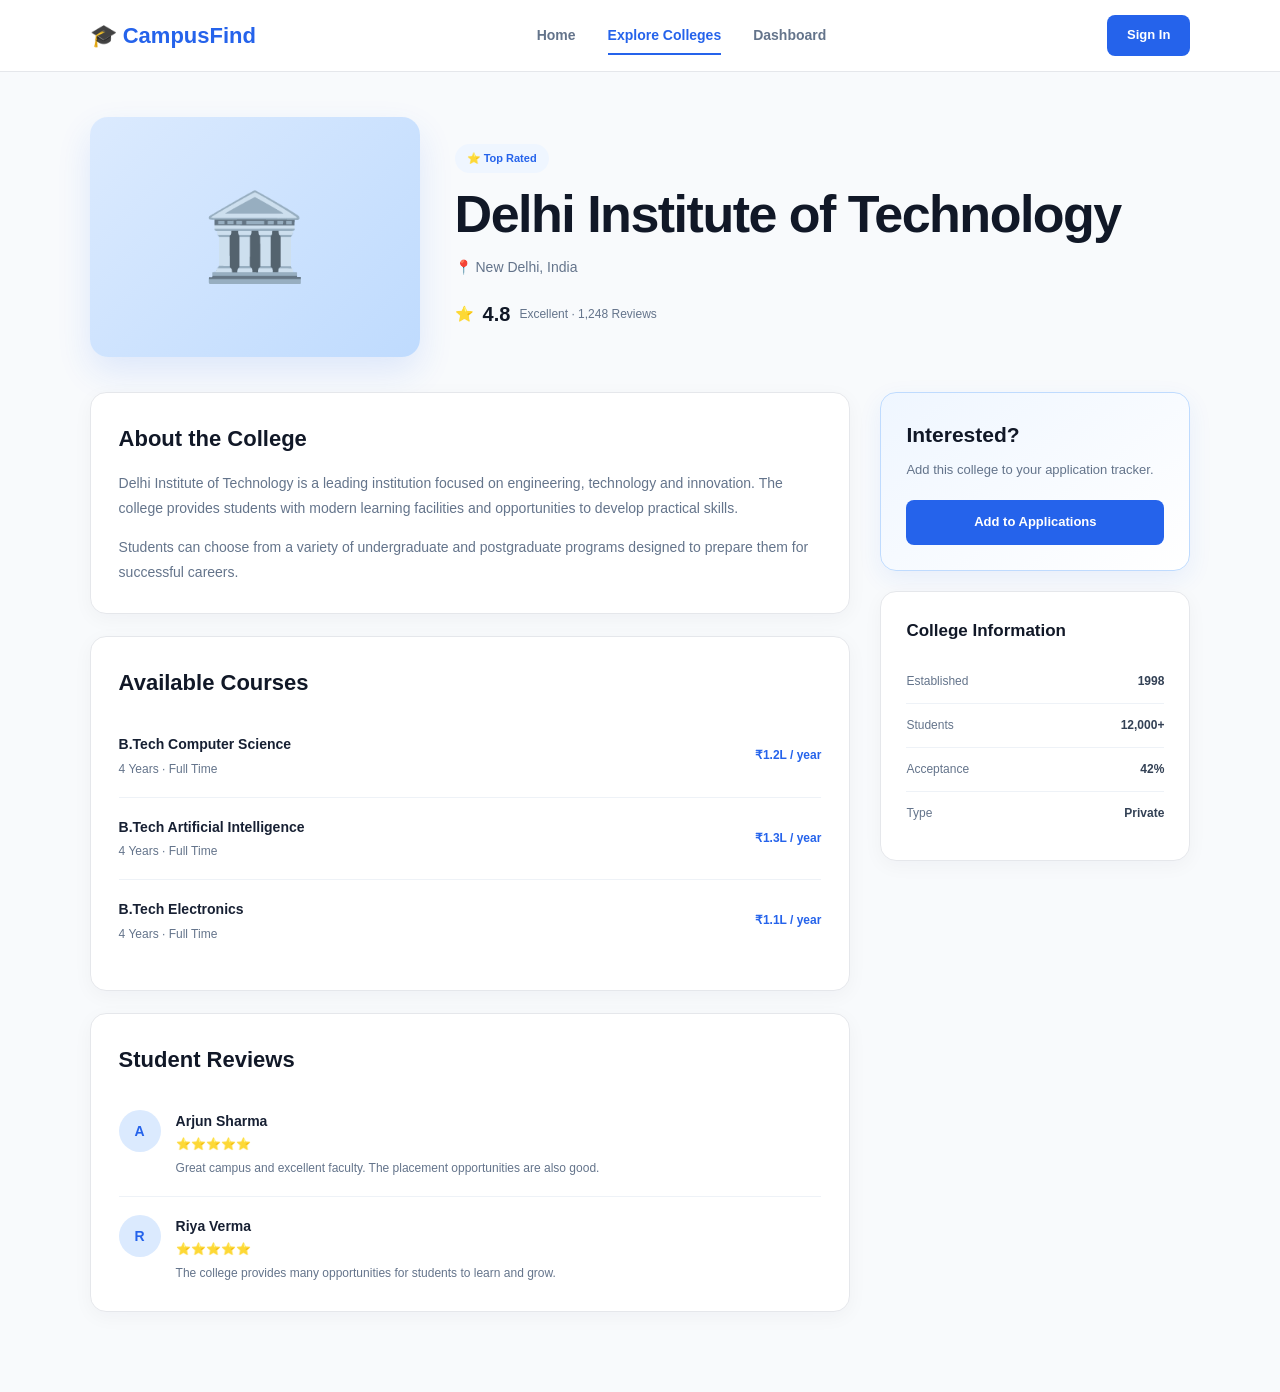
==== college-details.html @ aa48079d "Complete webpage with modified CSS" ====
<!DOCTYPE html>
<html lang="en">

<head>
    <meta charset="UTF-8">
    <meta name="viewport" content="width=device-width, initial-scale=1.0">
    <title>College Details - CampusFind</title>
    <link rel="stylesheet" href="styledetails.css">
    <link rel="preconnect" href="https://fonts.googleapis.com">
    <link rel="preconnect" href="https://fonts.gstatic.com" crossorigin>
    <link href="https://fonts.googleapis.com/css2?family=Poppins:ital,wght@0,100;0,200;0,300;0,400;0,500;0,600;0,700;0,800;0,900;1,100;1,200;1,300;1,400;1,500;1,600;1,700;1,800;1,900&display=swap" rel="stylesheet">
</head>

<body>

<header class="navbar">

    <div class="logo">
        🎓 CampusFind
    </div>

    <nav>
        <a href="index.html">Home</a>
        <a href="colleges.html" class="active">Explore Colleges</a>
        <a href="dashboard.html">Dashboard</a>
    </nav>

    <a href="login.html" class="login-btn">Sign In</a>

</header>


<main>

<section class="college-hero">

    <div class="college-cover">
        🏛️
    </div>

    <div class="college-title">

        <span class="badge">⭐ Top Rated</span>

        <h1>Delhi Institute of Technology</h1>

        <p>📍 New Delhi, India</p>

        <div class="detail-rating">
            ⭐ <strong>4.8</strong>
            <span>Excellent · 1,248 Reviews</span>
        </div>

    </div>

</section>


<section class="details-layout">

    <div class="details-main">

        <div class="content-card">

            <h2>About the College</h2>

            <p>
                Delhi Institute of Technology is a leading institution
                focused on engineering, technology and innovation.
                The college provides students with modern learning
                facilities and opportunities to develop practical skills.
            </p>

            <p>
                Students can choose from a variety of undergraduate
                and postgraduate programs designed to prepare them
                for successful careers.
            </p>

        </div>


        <div class="content-card">

            <h2>Available Courses</h2>

            <div class="course-list">

                <div class="course">
                    <div>
                        <h3>B.Tech Computer Science</h3>
                        <p>4 Years · Full Time</p>
                    </div>

                    <span>₹1.2L / year</span>
                </div>


                <div class="course">
                    <div>
                        <h3>B.Tech Artificial Intelligence</h3>
                        <p>4 Years · Full Time</p>
                    </div>

                    <span>₹1.3L / year</span>
                </div>


                <div class="course">
                    <div>
                        <h3>B.Tech Electronics</h3>
                        <p>4 Years · Full Time</p>
                    </div>

                    <span>₹1.1L / year</span>
                </div>

            </div>

        </div>


        <div class="content-card">

            <h2>Student Reviews</h2>

            <div class="review">

                <div class="avatar">A</div>

                <div>
                    <h3>Arjun Sharma</h3>

                    <div class="rating">
                        ⭐⭐⭐⭐⭐
                    </div>

                    <p>
                        Great campus and excellent faculty.
                        The placement opportunities are also good.
                    </p>
                </div>

            </div>


            <div class="review">

                <div class="avatar">R</div>

                <div>
                    <h3>Riya Verma</h3>

                    <div class="rating">
                        ⭐⭐⭐⭐⭐
                    </div>

                    <p>
                        The college provides many opportunities
                        for students to learn and grow.
                    </p>
                </div>

            </div>

        </div>

    </div>


    <aside class="details-sidebar">

        <div class="apply-card">

            <h2>Interested?</h2>

            <p>
                Add this college to your application tracker.
            </p>

            <a href="dashboard.html" class="primary-btn">
                Add to Applications
            </a>

        </div>


        <div class="info-card">

            <h3>College Information</h3>

            <div class="info-row">
                <span>Established</span>
                <strong>1998</strong>
            </div>

            <div class="info-row">
                <span>Students</span>
                <strong>12,000+</strong>
            </div>

            <div class="info-row">
                <span>Acceptance</span>
                <strong>42%</strong>
            </div>

            <div class="info-row">
                <span>Type</span>
                <strong>Private</strong>
            </div>

        </div>

    </aside>

</section>

</main>

</body>
</html>
---- styledetails.css ----
/* =========================================================
   1. BASIC RESET
   ========================================================= */

* {
    margin: 0;
    padding: 0;
    box-sizing: border-box;
}


/* Smooth scrolling */
html {
    scroll-behavior: smooth;
}


/* Body */
body {
    font-family: Arial, Helvetica, sans-serif;

    background: #f8fafc;

    color: #172033;

    line-height: 1.6;
}


/* Remove default link underline */
a {
    text-decoration: none;

    color: inherit;
}


/* =========================================================
   2. NAVBAR
   ========================================================= */

.navbar {
    width: 100%;
    min-height: 72px;

    padding: 0 7%;

    display: flex;
    align-items: center;
    justify-content: space-between;

    background: #ffffff;

    border-bottom: 1px solid #e5e7eb;

    position: sticky;

    top: 0;

    z-index: 1000;
}


/* Logo */
.logo {
    display: flex;
    align-items: center;

    gap: 8px;

    color: #2563eb;

    font-size: 22px;

    font-weight: 800;
}


/* Navigation */
.navbar nav {
    display: flex;
    align-items: center;

    gap: 32px;
}


.navbar nav a {
    position: relative;

    color: #64748b;

    font-size: 14px;

    font-weight: 600;

    transition: color 0.3s ease;
}


/* Active / hover navigation */
.navbar nav a:hover,
.navbar nav a.active {
    color: #2563eb;
}


/* Animated underline */
.navbar nav a::after {
    content: "";

    position: absolute;

    left: 0;
    bottom: -8px;

    width: 0;
    height: 2px;

    background: #2563eb;

    transition: width 0.3s ease;
}


.navbar nav a:hover::after,
.navbar nav a.active::after {
    width: 100%;
}


/* =========================================================
   3. LOGIN BUTTON
   ========================================================= */

.login-btn {
    padding: 10px 20px;

    background: #2563eb;

    color: #ffffff;

    border-radius: 8px;

    font-size: 13px;

    font-weight: 700;

    transition:
        background 0.3s ease,
        transform 0.3s ease,
        box-shadow 0.3s ease;
}


.login-btn:hover {
    background: #1d4ed8;

    transform: translateY(-2px);

    box-shadow:
        0 8px 20px rgba(37, 99, 235, 0.25);
}


/* =========================================================
   4. COLLEGE HERO
   ========================================================= */

.college-hero {
    width: min(1200px, 86%);

    margin: 45px auto 35px;

    display: grid;

    grid-template-columns: 330px 1fr;

    gap: 35px;

    align-items: center;

    animation: fadeUp 0.7s ease forwards;
}


/* College cover */
.college-cover {
    height: 240px;

    display: flex;

    align-items: center;
    justify-content: center;

    border-radius: 18px;

    background:
        linear-gradient(
            135deg,
            #dbeafe,
            #bfdbfe
        );

    font-size: 85px;

    box-shadow:
        0 15px 35px rgba(37, 99, 235, 0.12);

    transition:
        transform 0.4s ease,
        box-shadow 0.4s ease;
}


/* Cover hover */
.college-cover:hover {
    transform: translateY(-5px);

    box-shadow:
        0 20px 45px rgba(37, 99, 235, 0.18);
}


/* =========================================================
   5. BADGE
   ========================================================= */

.badge {
    display: inline-block;

    padding: 6px 12px;

    background: #eff6ff;

    color: #2563eb;

    border-radius: 20px;

    font-size: 11px;

    font-weight: 800;
}


/* College title */
.college-title h1 {
    max-width: 700px;

    margin-top: 12px;

    color: #111827;

    font-size: clamp(32px, 5vw, 52px);

    line-height: 1.12;

    letter-spacing: -1.5px;
}


/* Location */
.college-title > p {
    margin-top: 12px;

    color: #64748b;

    font-size: 14px;
}


/* =========================================================
   6. RATING
   ========================================================= */

.detail-rating {
    display: flex;

    align-items: center;

    gap: 9px;

    margin-top: 20px;

    color: #f59e0b;

    font-size: 15px;
}


/* Rating number */
.detail-rating strong {
    color: #111827;

    font-size: 20px;
}


/* Review text */
.detail-rating span {
    color: #64748b;

    font-size: 12px;
}


/* =========================================================
   7. DETAILS LAYOUT
   ========================================================= */

.details-layout {
    width: min(1200px, 86%);

    margin: 0 auto;

    padding-bottom: 80px;

    display: grid;

    grid-template-columns: 1fr 310px;

    gap: 30px;

    align-items: start;
}


/* Main content */
.details-main {
    display: flex;

    flex-direction: column;

    gap: 22px;
}


/* =========================================================
   8. CONTENT CARDS
   ========================================================= */

.content-card {
    padding: 28px;

    background: #ffffff;

    border: 1px solid #e5e7eb;

    border-radius: 16px;

    box-shadow:
        0 5px 20px rgba(15, 23, 42, 0.04);

    animation: fadeUp 0.8s ease forwards;

    transition:
        box-shadow 0.3s ease,
        transform 0.3s ease;
}


/* Card hover */
.content-card:hover {
    box-shadow:
        0 12px 30px rgba(15, 23, 42, 0.07);
}


/* Card heading */
.content-card h2 {
    margin-bottom: 15px;

    color: #111827;

    font-size: 22px;
}


/* Paragraph */
.content-card > p {
    margin-bottom: 13px;

    color: #64748b;

    font-size: 14px;

    line-height: 1.8;
}


/* Remove extra margin */
.content-card > p:last-child {
    margin-bottom: 0;
}


/* =========================================================
   9. COURSE LIST
   ========================================================= */

.course-list {
    display: flex;

    flex-direction: column;
}


/* Course */
.course {
    display: flex;

    align-items: center;

    justify-content: space-between;

    gap: 20px;

    padding: 18px 0;

    border-bottom: 1px solid #eef2f7;

    transition:
        padding 0.3s ease,
        background 0.3s ease;
}


/* Remove final border */
.course:last-child {
    border-bottom: none;
}


/* Course hover */
.course:hover {
    padding-left: 8px;

    padding-right: 8px;

    background: #f8fafc;
}


/* Course name */
.course h3 {
    color: #172033;

    font-size: 14px;
}


/* Course details */
.course p {
    margin-top: 4px;

    color: #64748b;

    font-size: 12px;
}


/* Course fee */
.course > span {
    flex-shrink: 0;

    color: #2563eb;

    font-size: 12px;

    font-weight: 800;
}


/* =========================================================
   10. REVIEWS
   ========================================================= */

.review {
    display: flex;

    gap: 15px;

    padding: 18px 0;

    border-bottom: 1px solid #eef2f7;
}


/* Last review */
.review:last-child {
    border-bottom: none;

    padding-bottom: 0;
}


/* Review avatar */
.avatar {
    width: 42px;
    height: 42px;

    flex-shrink: 0;

    display: flex;

    align-items: center;
    justify-content: center;

    border-radius: 50%;

    background: #dbeafe;

    color: #2563eb;

    font-size: 14px;

    font-weight: 800;
}


/* Review name */
.review h3 {
    color: #172033;

    font-size: 14px;
}


/* Review stars */
.review .rating {
    margin: 3px 0;

    color: #f59e0b;

    font-size: 12px;
}


/* Review paragraph */
.review p {
    color: #64748b;

    font-size: 12px;

    line-height: 1.7;
}


/* =========================================================
   11. SIDEBAR
   ========================================================= */

.details-sidebar {
    display: flex;

    flex-direction: column;

    gap: 20px;

    position: sticky;

    top: 95px;
}


/* =========================================================
   12. APPLY CARD
   ========================================================= */

.apply-card {
    padding: 25px;

    background:
        linear-gradient(
            145deg,
            #eff6ff,
            #ffffff
        );

    border: 1px solid #bfdbfe;

    border-radius: 16px;

    box-shadow:
        0 8px 25px rgba(37, 99, 235, 0.08);

    transition:
        transform 0.3s ease,
        box-shadow 0.3s ease;
}


/* Apply card hover */
.apply-card:hover {
    transform: translateY(-4px);

    box-shadow:
        0 15px 35px rgba(37, 99, 235, 0.12);
}


/* Apply heading */
.apply-card h2 {
    color: #111827;

    font-size: 21px;
}


/* Apply description */
.apply-card p {
    margin: 8px 0 20px;

    color: #64748b;

    font-size: 13px;
}


/* =========================================================
   13. PRIMARY BUTTON
   ========================================================= */

.primary-btn {
    width: 100%;

    min-height: 45px;

    display: flex;

    align-items: center;

    justify-content: center;

    padding: 11px 18px;

    background: #2563eb;

    color: #ffffff;

    border-radius: 8px;

    font-size: 13px;

    font-weight: 700;

    transition:
        background 0.3s ease,
        transform 0.3s ease,
        box-shadow 0.3s ease;
}


/* Primary button hover */
.primary-btn:hover {
    background: #1d4ed8;

    transform: translateY(-2px);

    box-shadow:
        0 10px 22px rgba(37, 99, 235, 0.25);
}


/* =========================================================
   14. COLLEGE INFORMATION
   ========================================================= */

.info-card {
    padding: 25px;

    background: #ffffff;

    border: 1px solid #e5e7eb;

    border-radius: 16px;

    box-shadow:
        0 5px 20px rgba(15, 23, 42, 0.04);
}


/* Information heading */
.info-card h3 {
    margin-bottom: 15px;

    color: #111827;

    font-size: 17px;
}


/* Information row */
.info-row {
    display: flex;

    align-items: center;

    justify-content: space-between;

    gap: 15px;

    padding: 12px 0;

    border-bottom: 1px solid #eef2f7;
}


/* Remove final border */
.info-row:last-child {
    border-bottom: none;
}


/* Information label */
.info-row span {
    color: #64748b;

    font-size: 12px;
}


/* Information value */
.info-row strong {
    color: #334155;

    font-size: 12px;

    text-align: right;
}


/* =========================================================
   15. ANIMATIONS
   ========================================================= */


/* Main entrance animation */
@keyframes fadeUp {

    from {
        opacity: 0;

        transform: translateY(25px);
    }

    to {
        opacity: 1;

        transform: translateY(0);
    }
}


/* =========================================================
   16. TABLET RESPONSIVENESS
   ========================================================= */

@media (max-width: 1000px) {

    .navbar {
        padding: 0 5%;
    }


    .college-hero {
        width: 90%;

        grid-template-columns: 270px 1fr;

        gap: 25px;
    }


    .college-cover {
        height: 210px;

        font-size: 70px;
    }


    .details-layout {
        width: 90%;

        grid-template-columns: 1fr 270px;

        gap: 22px;
    }
}


/* =========================================================
   17. MOBILE RESPONSIVENESS
   ========================================================= */

@media (max-width: 700px) {

    /* Navbar */
    .navbar {
        padding: 15px 5%;

        flex-wrap: wrap;

        gap: 15px;
    }


    /* Navigation moves to another row */
    .navbar nav {
        order: 3;

        width: 100%;

        justify-content: center;

        gap: 18px;
    }


    .navbar nav a {
        font-size: 12px;
    }


    .login-btn {
        padding: 8px 14px;
    }


    /* College hero */
    .college-hero {
        width: 90%;

        margin-top: 30px;

        display: flex;

        flex-direction: column;

        align-items: stretch;

        gap: 22px;
    }


    /* Cover becomes full width */
    .college-cover {
        width: 100%;

        height: 190px;

        font-size: 65px;
    }


    /* College title */
    .college-title h1 {
        font-size: 34px;
    }


    /* Details */
    .details-layout {
        width: 90%;

        display: flex;

        flex-direction: column;

        gap: 20px;
    }


    .details-main,
    .details-sidebar {
        width: 100%;
    }


    /* Sidebar no longer sticks on mobile */
    .details-sidebar {
        position: static;
    }


    /* Cards */
    .content-card,
    .apply-card,
    .info-card {
        padding: 21px;
    }


    /* Course */
    .course {
        align-items: flex-start;

        flex-direction: column;

        gap: 7px;
    }


    .course > span {
        align-self: flex-start;
    }
}


/* =========================================================
   18. SMALL MOBILE DEVICES
   ========================================================= */

@media (max-width: 420px) {

    .navbar nav {
        gap: 10px;
    }


    .navbar nav a {
        font-size: 11px;
    }


    .college-cover {
        height: 160px;

        font-size: 55px;
    }


    .college-title h1 {
        font-size: 29px;
    }


    .college-title > p {
        font-size: 13px;
    }


    .detail-rating {
        flex-wrap: wrap;

        gap: 6px;
    }


    .content-card h2 {
        font-size: 20px;
    }


    .content-card > p {
        font-size: 13px;
    }


    .review {
        align-items: flex-start;
    }
}


/* =========================================================
   19. REDUCED MOTION ACCESSIBILITY
   ========================================================= */

@media (prefers-reduced-motion: reduce) {

    *,
    *::before,
    *::after {
        animation-duration: 0.01ms !important;

        animation-iteration-count: 1 !important;

        scroll-behavior: auto !important;

        transition-duration: 0.01ms !important;
    }
}
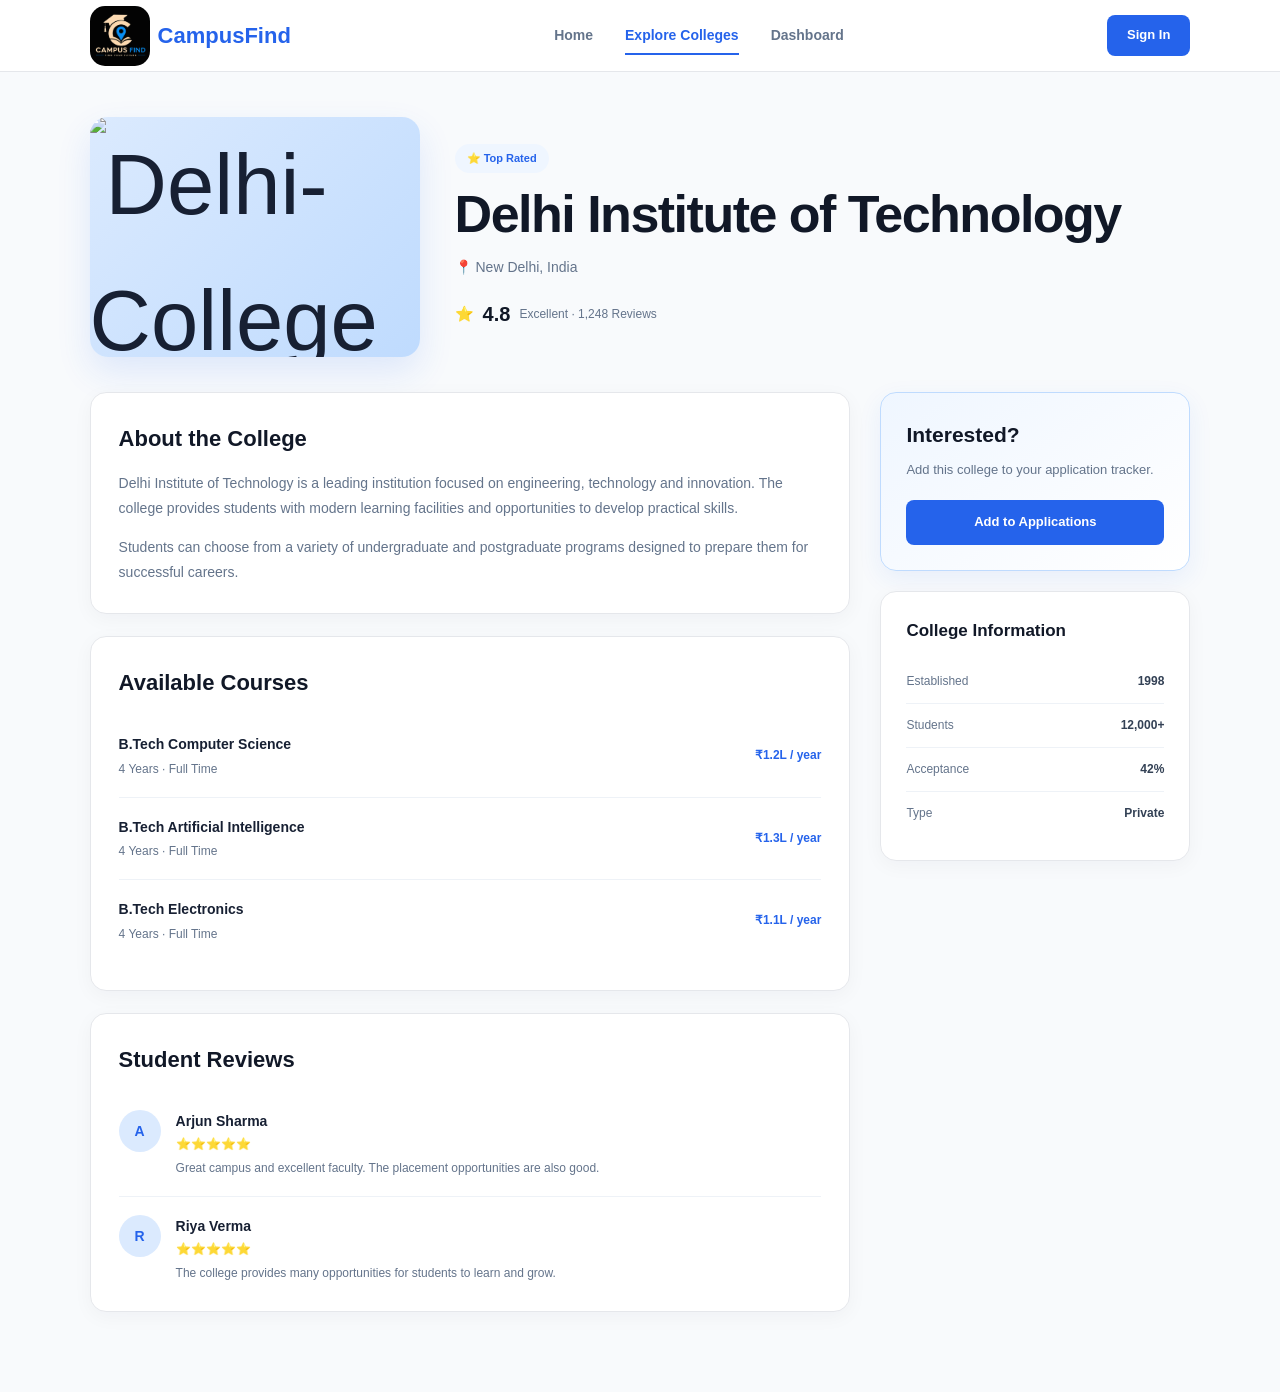
==== commit 52b2873d: "Added Website Logo and Used filter for them" ====
--- a/college-details.html
+++ b/college-details.html
@@ -16,7 +16,7 @@
 <header class="navbar">
 
     <div class="logo">
-        🎓 CampusFind
+        <img src="Web logo image Campusfind.png" alt="Web-logo"> CampusFind
     </div>
 
     <nav>
@@ -35,7 +35,7 @@
 <section class="college-hero">
 
     <div class="college-cover">
-        🏛️
+        <img src="https://images.unsplash.com/photo-1607237138185-eedd9c632b0b?fm=jpg&q=60&w=3000&auto=format&fit=crop&ixlib=rb-4.1.0&ixid=M3wxMjA3fDB8MHxzZWFyY2h8Nnx8Y29sbGVnZSUyMGNhbXB1c3xlbnwwfHwwfHx8MA%3D%3D" alt="Delhi-College" width="100%" height="100%">
     </div>
 
     <div class="college-title">
--- a/styledetails.css
+++ b/styledetails.css
@@ -73,6 +73,12 @@
     font-size: 22px;
 
     font-weight: 800;
+}
+.logo img{
+    width: 100%;
+    height: 60px;
+    border-radius: 15px;
+    filter: invert(1);
 }
 
 
@@ -211,6 +217,9 @@
         transform 0.4s ease,
         box-shadow 0.4s ease;
 }
+.college-cover img{
+    border-radius: 18px;
+}
 
 
 /* Cover hover */
